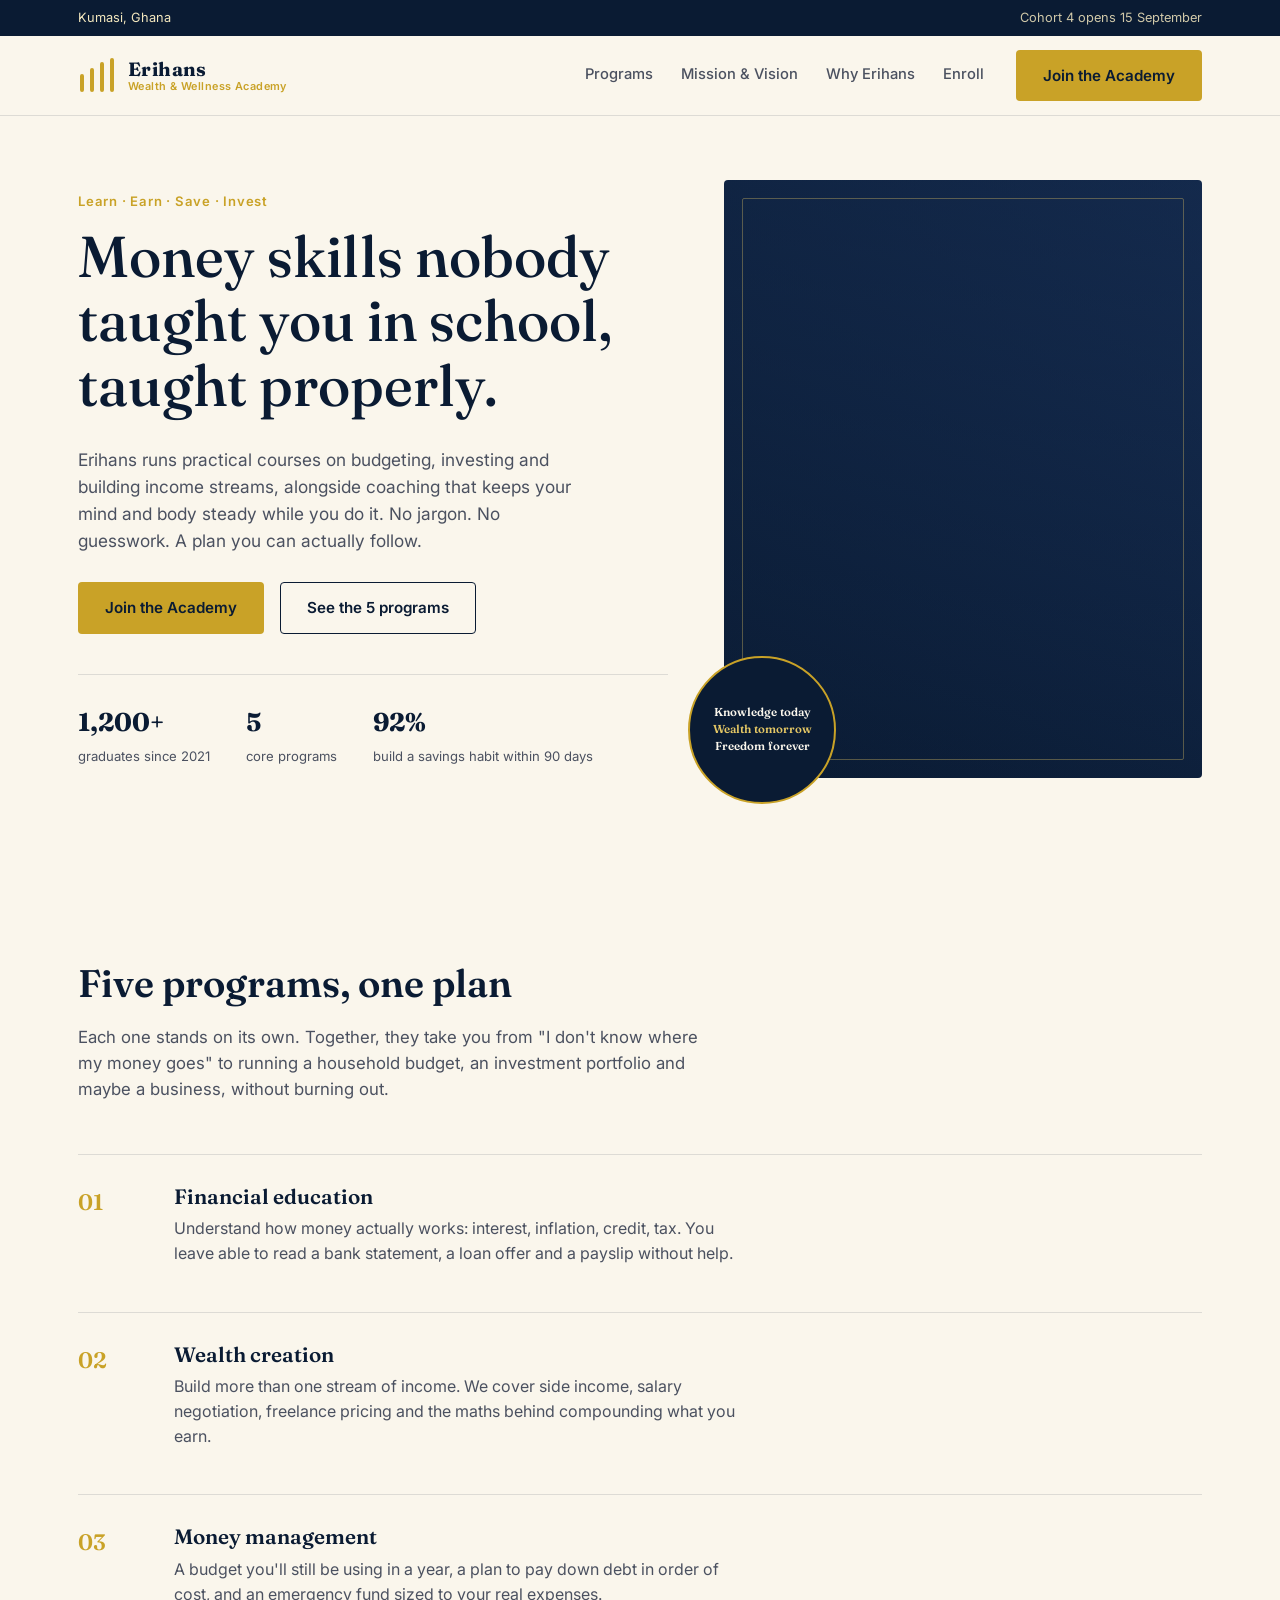
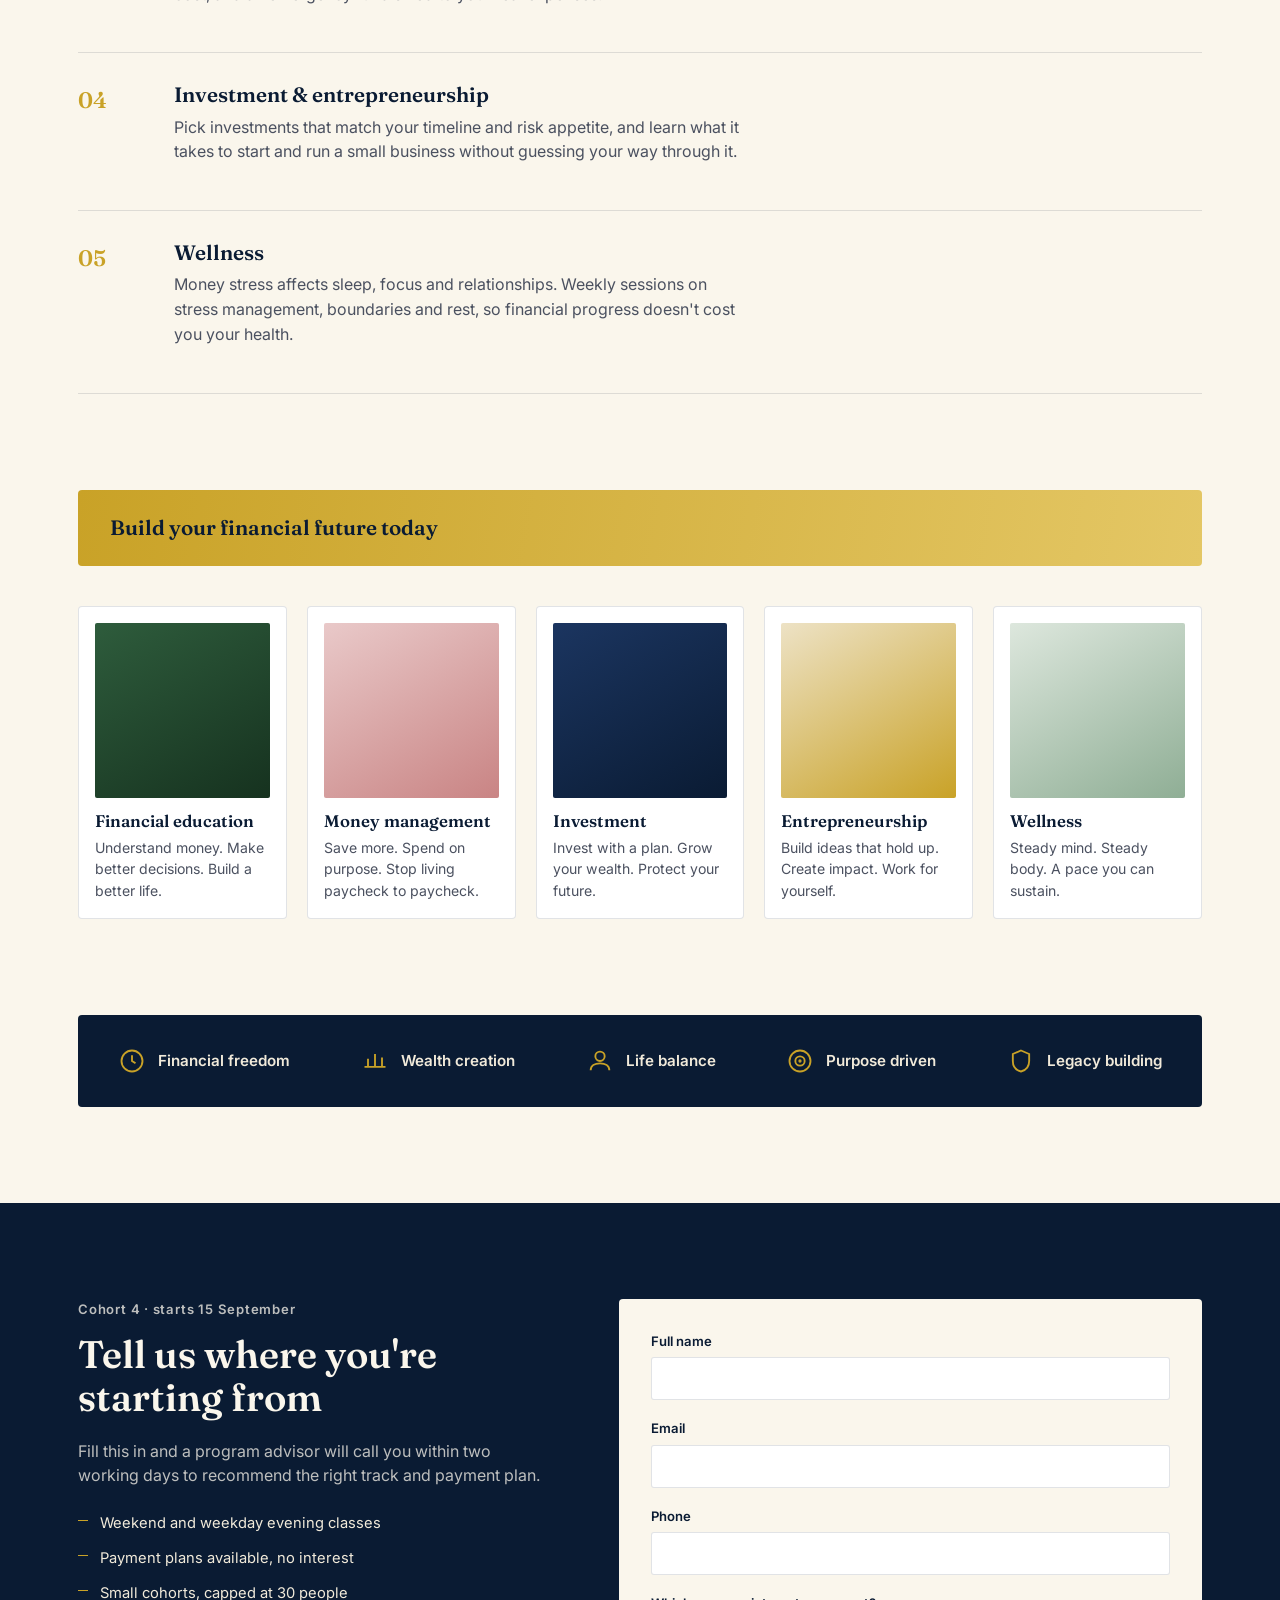
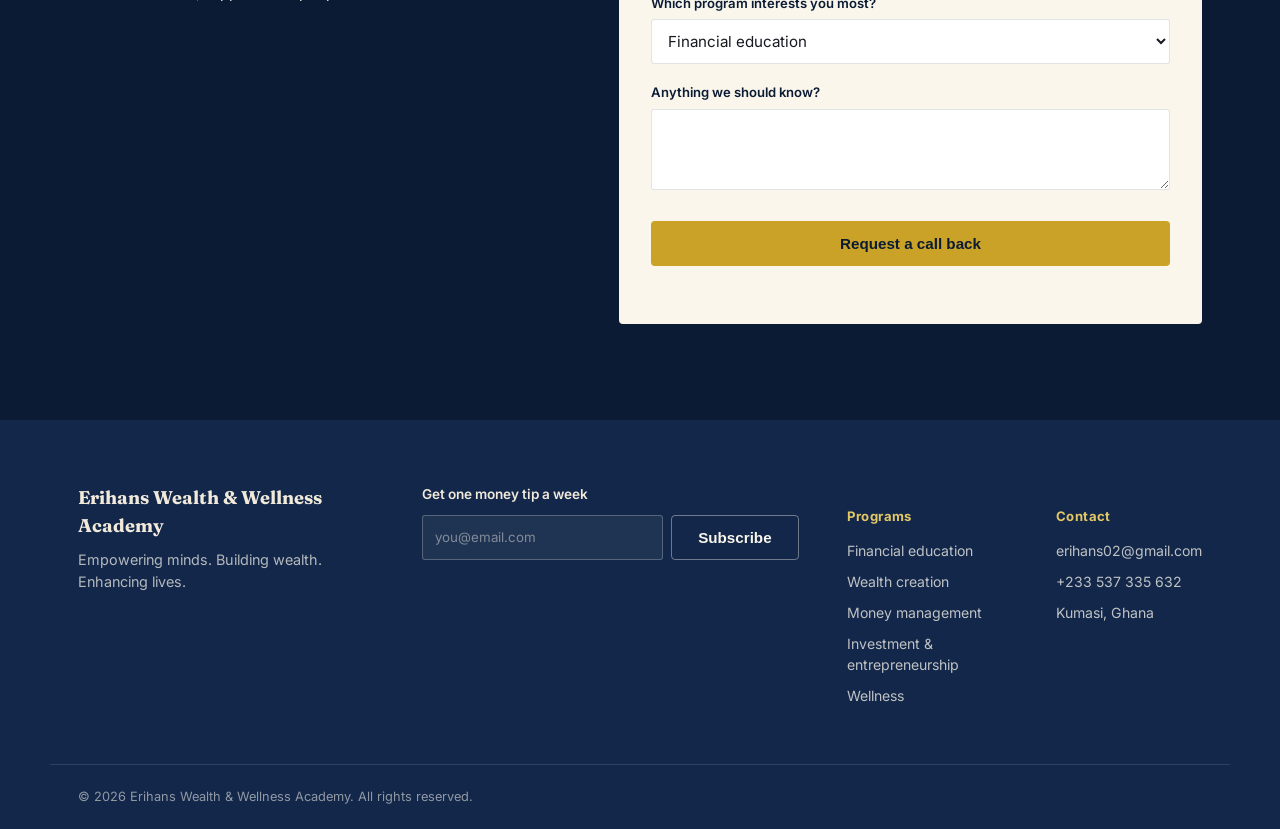
==== frontend/index.html @ dc945435 "landing page" ====
<!DOCTYPE html>
<html lang="en">
<head>
<meta charset="UTF-8">
<meta name="viewport" content="width=device-width, initial-scale=1.0">
<title>Erihans Wealth & Wellness Academy</title>
<meta name="description" content="Financial education, wealth creation and wellness coaching for people who want to take control of their money and their life.">
<link rel="preconnect" href="https://fonts.googleapis.com">
<link rel="preconnect" href="https://fonts.gstatic.com" crossorigin>
<link href="https://fonts.googleapis.com/css2?family=Fraunces:opsz,wght@9..144,400;9..144,500;9..144,600;9..144,700&family=Inter:wght@400;500;600;700&display=swap" rel="stylesheet">
<link rel="stylesheet" href="/frontend/css/styles.css">
</head>
<body>

<div class="topbar">
  <div class="wrap topbar-inner">
    <span>Kumasi, Ghana</span>
    <span class="topbar-divider">Cohort 4 opens 15 September</span>
  </div>
</div>

<header class="site-header">
  <div class="wrap header-inner">
    <a href="#top" class="brand">
      <span class="brand-mark" aria-hidden="true">
        <svg viewBox="0 0 40 40" width="40" height="40">
          <path d="M4 34 L4 20 M14 34 L14 14 M24 34 L24 8 M34 34 L34 4" stroke="#C9A227" stroke-width="4" stroke-linecap="round" fill="none"/>
        </svg>
      </span>
      <span class="brand-text">
        <strong>Erihans</strong>
        <em>Wealth &amp; Wellness Academy</em>
      </span>
    </a>
    <nav class="main-nav" id="main-nav">
      <a href="#programs">Programs</a>
      <a href="mission-vision.html">Mission &amp; Vision</a>
      <a href="#values">Why Erihans</a>
      <a href="#enroll">Enroll</a>
    </nav>
    <a href="#enroll" class="btn btn-gold header-cta">Join the Academy</a>
    <button class="nav-toggle" id="nav-toggle" aria-expanded="false" aria-controls="main-nav" aria-label="Toggle menu">
      <span></span><span></span><span></span>
    </button>
  </div>
</header>

<main id="top">

  <!-- HERO -->
  <section class="hero">
    <div class="wrap hero-inner">
      <div class="hero-copy">
        <p class="eyebrow">Learn · Earn · Save · Invest</p>
        <h1>Money skills nobody taught you in school, taught properly.</h1>
        <p class="hero-lede">Erihans runs practical courses on budgeting, investing and building income streams, alongside coaching that keeps your mind and body steady while you do it. No jargon. No guesswork. A plan you can actually follow.</p>
        <div class="hero-actions">
          <a href="#enroll" class="btn btn-gold">Join the Academy</a>
          <a href="#programs" class="btn btn-ghost">See the 5 programs</a>
        </div>
        <div class="hero-stats">
          <div><strong>1,200+</strong><span>graduates since 2021</span></div>
          <div><strong>5</strong><span>core programs</span></div>
          <div><strong>92%</strong><span>build a savings habit within 90 days</span></div>
        </div>
      </div>
      <div class="hero-visual">
        <div class="hero-photo" role="img" aria-label="Erihans facilitator standing confidently in an office setting"></div>
        <div class="hero-badge">
          <p>Knowledge today</p>
          <p>Wealth tomorrow</p>
          <p>Freedom forever</p>
        </div>
      </div>
    </div>
  </section>

  <!-- PROGRAMS -->
  <section id="programs" class="programs">
    <div class="wrap">
      <div class="section-head">
        <h2>Five programs, one plan</h2>
        <p>Each one stands on its own. Together, they take you from "I don't know where my money goes" to running a household budget, an investment portfolio and maybe a business, without burning out.</p>
      </div>

      <ol class="program-list">
        <li class="program-row">
          <span class="program-num">01</span>
          <div class="program-body">
            <h3>Financial education</h3>
            <p>Understand how money actually works: interest, inflation, credit, tax. You leave able to read a bank statement, a loan offer and a payslip without help.</p>
          </div>
        </li>
        <li class="program-row">
          <span class="program-num">02</span>
          <div class="program-body">
            <h3>Wealth creation</h3>
            <p>Build more than one stream of income. We cover side income, salary negotiation, freelance pricing and the maths behind compounding what you earn.</p>
          </div>
        </li>
        <li class="program-row">
          <span class="program-num">03</span>
          <div class="program-body">
            <h3>Money management</h3>
            <p>A budget you'll still be using in a year, a plan to pay down debt in order of cost, and an emergency fund sized to your real expenses.</p>
          </div>
        </li>
        <li class="program-row">
          <span class="program-num">04</span>
          <div class="program-body">
            <h3>Investment &amp; entrepreneurship</h3>
            <p>Pick investments that match your timeline and risk appetite, and learn what it takes to start and run a small business without guessing your way through it.</p>
          </div>
        </li>
        <li class="program-row">
          <span class="program-num">05</span>
          <div class="program-body">
            <h3>Wellness</h3>
            <p>Money stress affects sleep, focus and relationships. Weekly sessions on stress management, boundaries and rest, so financial progress doesn't cost you your health.</p>
          </div>
        </li>
      </ol>
    </div>
  </section>

  <!-- APPROACH / GALLERY -->
  <section id="approach" class="approach">
    <div class="wrap">
      <div class="banner-strip">
        <p class="banner-label">Build your financial future today</p>
      </div>
      <div class="approach-grid">
        <article class="approach-card">
          <div class="approach-img approach-img--education"></div>
          <h4>Financial education</h4>
          <p>Understand money. Make better decisions. Build a better life.</p>
        </article>
        <article class="approach-card">
          <div class="approach-img approach-img--money"></div>
          <h4>Money management</h4>
          <p>Save more. Spend on purpose. Stop living paycheck to paycheck.</p>
        </article>
        <article class="approach-card">
          <div class="approach-img approach-img--invest"></div>
          <h4>Investment</h4>
          <p>Invest with a plan. Grow your wealth. Protect your future.</p>
        </article>
        <article class="approach-card">
          <div class="approach-img approach-img--business"></div>
          <h4>Entrepreneurship</h4>
          <p>Build ideas that hold up. Create impact. Work for yourself.</p>
        </article>
        <article class="approach-card">
          <div class="approach-img approach-img--wellness"></div>
          <h4>Wellness</h4>
          <p>Steady mind. Steady body. A pace you can sustain.</p>
        </article>
      </div>
    </div>
  </section>

  <!-- VALUES -->
  <section id="values" class="values">
    <div class="wrap">
      <ul class="values-row">
        <li>
          <svg viewBox="0 0 24 24" width="28" height="28" fill="none" stroke="#C9A227" stroke-width="1.6"><circle cx="12" cy="12" r="9"/><path d="M12 7v5l3 2"/></svg>
          <span>Financial freedom</span>
        </li>
        <li>
          <svg viewBox="0 0 24 24" width="28" height="28" fill="none" stroke="#C9A227" stroke-width="1.6"><path d="M3 17h18M6 17V10M12 17V6M18 17v-8"/></svg>
          <span>Wealth creation</span>
        </li>
        <li>
          <svg viewBox="0 0 24 24" width="28" height="28" fill="none" stroke="#C9A227" stroke-width="1.6"><circle cx="12" cy="8" r="4"/><path d="M4 20c0-4 3.5-6 8-6s8 2 8 6"/></svg>
          <span>Life balance</span>
        </li>
        <li>
          <svg viewBox="0 0 24 24" width="28" height="28" fill="none" stroke="#C9A227" stroke-width="1.6"><circle cx="12" cy="12" r="9"/><circle cx="12" cy="12" r="4"/><circle cx="12" cy="12" r="0.6" fill="#C9A227"/></svg>
          <span>Purpose driven</span>
        </li>
        <li>
          <svg viewBox="0 0 24 24" width="28" height="28" fill="none" stroke="#C9A227" stroke-width="1.6"><path d="M12 3l7 3v6c0 5-3 8-7 9-4-1-7-4-7-9V6l7-3z"/></svg>
          <span>Legacy building</span>
        </li>
      </ul>
    </div>
  </section>

  <!-- ENROLL / CONTACT -->
  <section id="enroll" class="enroll">
    <div class="wrap enroll-inner">
      <div class="enroll-copy">
        <p class="eyebrow eyebrow--light">Cohort 4 · starts 15 September</p>
        <h2>Tell us where you're starting from</h2>
        <p>Fill this in and a program advisor will call you within two working days to recommend the right track and payment plan.</p>
        <ul class="enroll-points">
          <li>Weekend and weekday evening classes</li>
          <li>Payment plans available, no interest</li>
          <li>Small cohorts, capped at 30 people</li>
        </ul>
      </div>

      <form class="enroll-form" id="enroll-form" novalidate>
        <div class="form-row">
          <label for="name">Full name</label>
          <input type="text" id="name" name="name" required autocomplete="name">
        </div>
        <div class="form-row">
          <label for="email">Email</label>
          <input type="email" id="email" name="email" required autocomplete="email">
        </div>
        <div class="form-row">
          <label for="phone">Phone</label>
          <input type="tel" id="phone" name="phone" autocomplete="tel">
        </div>
        <div class="form-row">
          <label for="program">Which program interests you most?</label>
          <select id="program" name="program">
            <option value="financial_education">Financial education</option>
            <option value="wealth_creation">Wealth creation</option>
            <option value="money_management">Money management</option>
            <option value="investment_entrepreneurship">Investment &amp; entrepreneurship</option>
            <option value="wellness">Wellness</option>
            <option value="not_sure">Not sure yet</option>
          </select>
        </div>
        <div class="form-row">
          <label for="message">Anything we should know?</label>
          <textarea id="message" name="message" rows="3"></textarea>
        </div>
        <button type="submit" class="btn btn-gold btn-block" id="enroll-submit">Request a call back</button>
        <p class="form-status" id="form-status" role="status" aria-live="polite"></p>
      </form>
    </div>
  </section>

</main>

<footer class="site-footer">
  <div class="wrap footer-inner">
    <div class="footer-brand">
      <strong>Erihans Wealth &amp; Wellness Academy</strong>
      <p>Empowering minds. Building wealth. Enhancing lives.</p>
    </div>

    <div class="footer-newsletter">
      <label for="newsletter-email">Get one money tip a week</label>
      <form id="newsletter-form">
        <input type="email" id="newsletter-email" name="newsletter-email" placeholder="you@email.com" required>
        <button type="submit" class="btn btn-outline">Subscribe</button>
      </form>
      <p class="form-status" id="newsletter-status" role="status" aria-live="polite"></p>
    </div>

    <div class="footer-links">
      <div>
        <h5>Programs</h5>
        <a href="#programs">Financial education</a>
        <a href="#programs">Wealth creation</a>
        <a href="#programs">Money management</a>
        <a href="#programs">Investment &amp; entrepreneurship</a>
        <a href="#programs">Wellness</a>
      </div>
      <div>
        <h5>Contact</h5>
        <a href="mailto:erihans02@gmail.com">erihans02@gmail.com</a>
        <a href="tel:+233537335632">+233 537 335 632</a>
        <span>Kumasi, Ghana</span>
      </div>
    </div>
  </div>
  <div class="wrap footer-bottom">
    <span>&copy; <span id="year"></span> Erihans Wealth &amp; Wellness Academy. All rights reserved.</span>
  </div>
</footer>

<script src="/frontend/js/script.js"></script>
</body>
</html>
---- frontend/css/styles.css ----
/* ---------------------------------------------------
   Erihans Wealth & Wellness Academy
   Tokens
--------------------------------------------------- */
:root {
  --navy-900: #0A1B33;
  --navy-800: #12274A;
  --navy-700: #1B3560;
  --gold-500: #C9A227;
  --gold-300: #E4C765;
  --gold-100: #F3E7BE;
  --cream-50: #FAF6EC;
  --cream-100: #F1EADA;
  --ink-900: #171A21;
  --ink-600: #4B5160;
  --line: rgba(10, 27, 51, 0.12);
  --radius: 4px;

  --font-display: "Fraunces", Georgia, serif;
  --font-body: "Inter", -apple-system, BlinkMacSystemFont, "Segoe UI", sans-serif;

  --max-w: 1180px;
}

* { box-sizing: border-box; }
html { scroll-behavior: smooth; }

body {
  margin: 0;
  font-family: var(--font-body);
  color: var(--ink-900);
  background: var(--cream-50);
  line-height: 1.55;
  -webkit-font-smoothing: antialiased;
}

h1, h2, h3, h4 {
  font-family: var(--font-display);
  color: var(--navy-900);
  line-height: 1.12;
  margin: 0 0 0.5em;
  font-weight: 600;
}

h1 { font-size: clamp(2.4rem, 4.5vw, 3.6rem); font-weight: 500; }
h2 { font-size: clamp(1.9rem, 3vw, 2.5rem); }
h3 { font-size: 1.3rem; }
h4 { font-size: 1.05rem; margin-bottom: 0.35em; }

p { margin: 0 0 1em; color: var(--ink-600); max-width: 62ch; }

a { color: inherit; text-decoration: none; }

.wrap {
  max-width: var(--max-w);
  margin: 0 auto;
  padding: 0 28px;
}

img, svg { display: block; max-width: 100%; }

ul, ol { margin: 0; padding: 0; list-style: none; }

/* ---------------------------------------------------
   Buttons
--------------------------------------------------- */
.btn {
  display: inline-flex;
  align-items: center;
  justify-content: center;
  gap: 8px;
  padding: 13px 26px;
  border-radius: var(--radius);
  font-weight: 600;
  font-size: 0.95rem;
  border: 1px solid transparent;
  cursor: pointer;
  transition: transform 0.15s ease, background 0.15s ease, border-color 0.15s ease;
}
.btn:hover { transform: translateY(-1px); }

.btn-gold {
  background: var(--gold-500);
  color: var(--navy-900);
}
.btn-gold:hover { background: var(--gold-300); }

.btn-ghost {
  background: transparent;
  color: var(--navy-900);
  border-color: var(--navy-900);
}
.btn-ghost:hover { background: var(--navy-900); color: var(--cream-50); }

.btn-outline {
  background: transparent;
  color: var(--cream-50);
  border-color: rgba(250, 246, 236, 0.4);
}
.btn-outline:hover { border-color: var(--gold-300); color: var(--gold-300); }

.btn-block { width: 100%; margin-top: 6px; }

/* ---------------------------------------------------
   Topbar + Header
--------------------------------------------------- */
.topbar {
  background: var(--navy-900);
  color: var(--gold-100);
  font-size: 0.8rem;
}
.topbar-inner {
  display: flex;
  justify-content: space-between;
  padding: 8px 28px;
}
.topbar-divider { opacity: 0.85; }

.site-header {
  position: sticky;
  top: 0;
  z-index: 40;
  background: var(--cream-50);
  border-bottom: 1px solid var(--line);
}
.header-inner {
  display: flex;
  align-items: center;
  gap: 32px;
  padding-top: 14px;
  padding-bottom: 14px;
}
.brand {
  display: flex;
  align-items: center;
  gap: 10px;
  margin-right: auto;
}
.brand-text { display: flex; flex-direction: column; line-height: 1.15; }
.brand-text strong {
  font-family: var(--font-display);
  font-size: 1.2rem;
  color: var(--navy-900);
  letter-spacing: 0.02em;
}
.brand-text em {
  font-style: normal;
  font-size: 0.68rem;
  color: var(--gold-500);
  font-weight: 600;
  letter-spacing: 0.04em;
}

.main-nav { display: flex; gap: 28px; }
.main-nav a {
  font-size: 0.92rem;
  font-weight: 500;
  color: var(--ink-600);
  padding-bottom: 2px;
  border-bottom: 1px solid transparent;
}
.main-nav a:hover { color: var(--navy-900); border-color: var(--gold-500); }

.header-cta { flex-shrink: 0; }

.nav-toggle {
  display: none;
  flex-direction: column;
  gap: 4px;
  background: none;
  border: none;
  cursor: pointer;
  padding: 8px;
}
.nav-toggle span { width: 22px; height: 2px; background: var(--navy-900); }

/* ---------------------------------------------------
   Hero
--------------------------------------------------- */
.hero { padding: 64px 0 88px; overflow: hidden; }
.hero-inner {
  display: grid;
  grid-template-columns: 1.05fr 0.85fr;
  gap: 56px;
  align-items: center;
}

.eyebrow {
  font-size: 0.82rem;
  font-weight: 600;
  letter-spacing: 0.06em;
  color: var(--gold-500);
  margin-bottom: 14px;
}
.eyebrow--light { color: var(--gold-300); }

.hero-lede { font-size: 1.08rem; max-width: 46ch; }

.hero-actions { display: flex; gap: 16px; margin: 28px 0 40px; flex-wrap: wrap; }

.hero-stats {
  display: flex;
  gap: 36px;
  padding-top: 28px;
  border-top: 1px solid var(--line);
}
.hero-stats strong {
  display: block;
  font-family: var(--font-display);
  font-size: 1.6rem;
  color: var(--navy-900);
}
.hero-stats span { font-size: 0.82rem; color: var(--ink-600); }

.hero-visual { position: relative; }
.hero-photo {
  aspect-ratio: 4 / 5;
  border-radius: var(--radius);
  background:
    linear-gradient(155deg, rgba(10,27,51,0.55), rgba(10,27,51,0.15)),
    linear-gradient(200deg, var(--navy-700), var(--navy-900));
  position: relative;
}
.hero-photo::after {
  content: "";
  position: absolute;
  inset: 18px;
  border: 1px solid rgba(228, 199, 101, 0.35);
  border-radius: 2px;
}

.hero-badge {
  position: absolute;
  bottom: -26px;
  left: -36px;
  background: var(--navy-900);
  border: 2px solid var(--gold-500);
  border-radius: 50%;
  width: 148px;
  height: 148px;
  display: flex;
  flex-direction: column;
  align-items: center;
  justify-content: center;
  text-align: center;
  gap: 3px;
  padding: 12px;
}
.hero-badge p {
  color: var(--cream-50);
  font-family: var(--font-display);
  font-size: 0.72rem;
  font-weight: 600;
  margin: 0;
  line-height: 1.2;
}
.hero-badge p:nth-child(2) { color: var(--gold-300); }

/* ---------------------------------------------------
   Programs
--------------------------------------------------- */
.programs { padding: 96px 0; }
.section-head { max-width: 620px; margin-bottom: 52px; }
.section-head p { font-size: 1.05rem; }

.program-list { display: flex; flex-direction: column; }
.program-row {
  display: grid;
  grid-template-columns: 72px 1fr;
  gap: 24px;
  padding: 30px 0;
  border-top: 1px solid var(--line);
}
.program-row:last-child { border-bottom: 1px solid var(--line); }

.program-num {
  font-family: var(--font-display);
  font-size: 1.4rem;
  color: var(--gold-500);
  font-weight: 600;
}
.program-body h3 { margin-bottom: 8px; }
.program-body p { max-width: 58ch; }

/* ---------------------------------------------------
   Approach / gallery
--------------------------------------------------- */
.approach { padding: 0 0 96px; }

.banner-strip {
  background: linear-gradient(100deg, var(--gold-500), var(--gold-300));
  border-radius: var(--radius);
  padding: 22px 32px;
  margin-bottom: 40px;
}
.banner-label {
  margin: 0;
  font-family: var(--font-display);
  font-size: 1.3rem;
  color: var(--navy-900);
  font-weight: 600;
  max-width: none;
}

.approach-grid {
  display: grid;
  grid-template-columns: repeat(5, 1fr);
  gap: 20px;
}
.approach-card {
  background: #fff;
  border: 1px solid var(--line);
  border-radius: var(--radius);
  padding: 16px;
}
.approach-img {
  aspect-ratio: 1 / 1;
  border-radius: 2px;
  margin-bottom: 14px;
  background-size: cover;
  background-position: center;
}
.approach-img--education { background: linear-gradient(150deg, #2E5C3C, #16321F); }
.approach-img--money      { background: linear-gradient(150deg, #E9C9C9, #C98484); }
.approach-img--invest     { background: linear-gradient(150deg, #1B3560, #0A1B33); }
.approach-img--business   { background: linear-gradient(150deg, #EDE2C5, #C9A227); }
.approach-img--wellness   { background: linear-gradient(150deg, #DDE7DD, #8FAE95); }

.approach-card p { font-size: 0.88rem; margin: 0; }

/* ---------------------------------------------------
   Values row
--------------------------------------------------- */
.values { padding: 0 0 96px; }
.values-row {
  display: flex;
  justify-content: space-between;
  flex-wrap: wrap;
  gap: 24px;
  background: var(--navy-900);
  border-radius: var(--radius);
  padding: 32px 40px;
}
.values-row li {
  display: flex;
  align-items: center;
  gap: 12px;
  color: var(--cream-100);
  font-weight: 600;
  font-size: 0.95rem;
}

/* ---------------------------------------------------
   Enroll
--------------------------------------------------- */
.enroll {
  background: var(--navy-900);
  padding: 96px 0;
}
.enroll-inner {
  display: grid;
  grid-template-columns: 0.9fr 1.1fr;
  gap: 64px;
}
.enroll-copy h2, .enroll-copy p { color: var(--cream-50); }
.enroll-copy h2 { color: var(--cream-50); }
.enroll-copy p { color: rgba(250, 246, 236, 0.75); }

.enroll-points { margin-top: 24px; display: flex; flex-direction: column; gap: 12px; }
.enroll-points li {
  color: var(--cream-100);
  font-size: 0.92rem;
  padding-left: 22px;
  position: relative;
}
.enroll-points li::before {
  content: "";
  position: absolute;
  left: 0;
  top: 8px;
  width: 10px;
  height: 1px;
  background: var(--gold-500);
}

.enroll-form {
  background: var(--cream-50);
  border-radius: var(--radius);
  padding: 32px;
}
.form-row { margin-bottom: 18px; }
.form-row label {
  display: block;
  font-size: 0.82rem;
  font-weight: 600;
  color: var(--navy-900);
  margin-bottom: 6px;
}
.form-row input,
.form-row select,
.form-row textarea {
  width: 100%;
  padding: 11px 12px;
  border: 1px solid var(--line);
  border-radius: 3px;
  font-family: var(--font-body);
  font-size: 0.95rem;
  background: #fff;
  color: var(--ink-900);
}
.form-row input:focus,
.form-row select:focus,
.form-row textarea:focus {
  outline: 2px solid var(--gold-500);
  outline-offset: 1px;
}
.form-status { font-size: 0.85rem; min-height: 1.2em; margin: 10px 0 0; }
.form-status[data-state="ok"] { color: #2E7D4F; }
.form-status[data-state="error"] { color: #B3372C; }

/* ---------------------------------------------------
   Footer
--------------------------------------------------- */
.site-footer { background: var(--navy-800); color: var(--cream-100); padding-top: 64px; }
.footer-inner {
  display: grid;
  grid-template-columns: 1fr 1fr 1.2fr;
  gap: 48px;
  padding-bottom: 48px;
  border-bottom: 1px solid rgba(250, 246, 236, 0.12);
}
.footer-brand strong { font-family: var(--font-display); font-size: 1.15rem; }
.footer-brand p { color: rgba(250, 246, 236, 0.7); font-size: 0.9rem; margin-top: 8px; }

.footer-newsletter label { display: block; font-size: 0.85rem; margin-bottom: 10px; font-weight: 600; }
.footer-newsletter form { display: flex; gap: 8px; }
.footer-newsletter input {
  flex: 1;
  padding: 10px 12px;
  border-radius: 3px;
  border: 1px solid rgba(250, 246, 236, 0.25);
  background: rgba(250, 246, 236, 0.06);
  color: var(--cream-50);
  font-family: var(--font-body);
}
.footer-newsletter input::placeholder { color: rgba(250, 246, 236, 0.45); }

.footer-links { display: flex; gap: 48px; }
.footer-links h5 { font-size: 0.82rem; letter-spacing: 0.03em; color: var(--gold-300); margin-bottom: 14px; }
.footer-links a, .footer-links span {
  display: block;
  font-size: 0.88rem;
  color: rgba(250, 246, 236, 0.75);
  margin-bottom: 9px;
}
.footer-links a:hover { color: var(--gold-300); }

.footer-bottom {
  padding: 22px 28px;
  font-size: 0.8rem;
  color: rgba(250, 246, 236, 0.55);
}

/* ---------------------------------------------------
   Responsive
--------------------------------------------------- */
@media (max-width: 980px) {
  .hero-inner { grid-template-columns: 1fr; }
  .hero-visual { max-width: 380px; }
  .approach-grid { grid-template-columns: repeat(3, 1fr); }
  .enroll-inner { grid-template-columns: 1fr; }
  .footer-inner { grid-template-columns: 1fr 1fr; }
}

@media (max-width: 720px) {
  .header-cta { display: none; }
  .nav-toggle { display: flex; }
  .main-nav {
    display: none;
    position: absolute;
    top: 100%;
    left: 0;
    right: 0;
    background: var(--cream-50);
    border-bottom: 1px solid var(--line);
    flex-direction: column;
    padding: 8px 28px 20px;
    gap: 4px;
  }
  .main-nav.is-open { display: flex; }
  .main-nav a { padding: 10px 0; border-bottom: 1px solid var(--line); }
  .site-header { position: sticky; }
  .approach-grid { grid-template-columns: repeat(2, 1fr); }
  .values-row { justify-content: flex-start; }
  .footer-inner { grid-template-columns: 1fr; }
  .footer-links { flex-wrap: wrap; }
  .program-row { grid-template-columns: 1fr; }
}

/* ---------------------------------------------------
   Mission & Vision page
--------------------------------------------------- */
.mv-hero {
  padding: 72px 0 56px;
  border-bottom: 1px solid var(--line);
}
.mv-hero h1 { max-width: 14ch; }
.mv-hero .hero-lede { margin-top: 4px; }

.mv-block { padding: 72px 0; border-bottom: 1px solid var(--line); }
.mv-block--alt { background: var(--cream-100); }

.mv-block-inner {
  display: grid;
  grid-template-columns: 240px 1fr;
  gap: 48px;
}
.mv-block-label { display: flex; align-items: baseline; gap: 14px; }
.mv-num {
  font-family: var(--font-display);
  font-size: 1.1rem;
  color: var(--gold-500);
  font-weight: 600;
}
.mv-block-label h2 { margin: 0; font-size: 1.5rem; }

.mv-block-body { max-width: 68ch; }
.mv-statement {
  font-family: var(--font-display);
  font-size: 1.4rem;
  font-weight: 500;
  color: var(--navy-900);
  line-height: 1.4;
  max-width: 44ch;
}
.mv-block-body p { font-size: 1.02rem; }
.mv-block-body p:last-child { margin-bottom: 0; }

.mv-commitment {
  background: var(--navy-900);
  padding: 88px 0;
  text-align: center;
}
.mv-commitment-label {
  color: var(--gold-300);
  font-size: 0.85rem;
  font-weight: 600;
  letter-spacing: 0.06em;
  margin: 0 0 18px;
}
.mv-commitment-line {
  display: flex;
  justify-content: center;
  flex-wrap: wrap;
  gap: 18px;
  font-family: var(--font-display);
  font-size: clamp(1.6rem, 4vw, 2.6rem);
  color: var(--cream-50);
  margin: 0 auto 40px;
  max-width: none;
}
.mv-commitment-line span:not(:last-child)::after {
  content: "·";
  color: var(--gold-500);
  margin-left: 18px;
}

@media (max-width: 720px) {
  .mv-block-inner { grid-template-columns: 1fr; gap: 16px; }
  .mv-statement { font-size: 1.2rem; }
}

@media (prefers-reduced-motion: reduce) {
  * { scroll-behavior: auto !important; transition: none !important; }
}
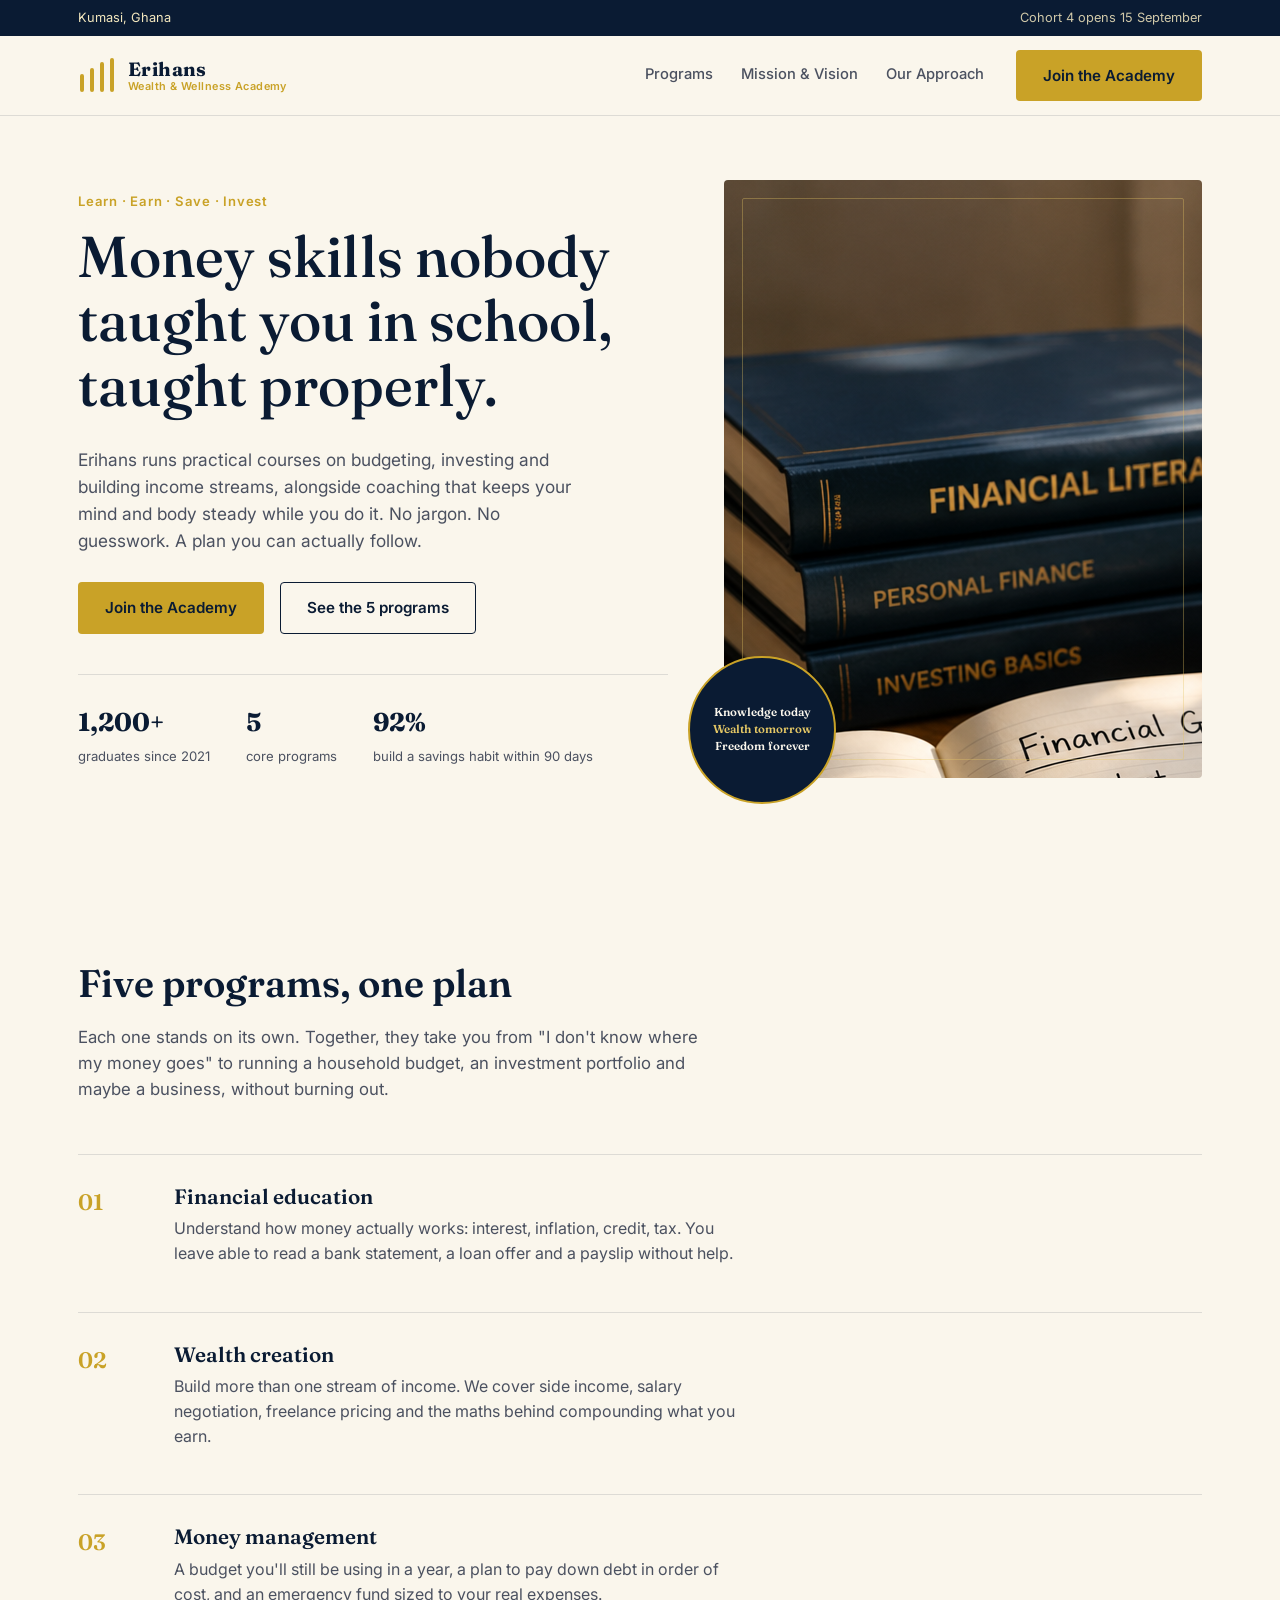
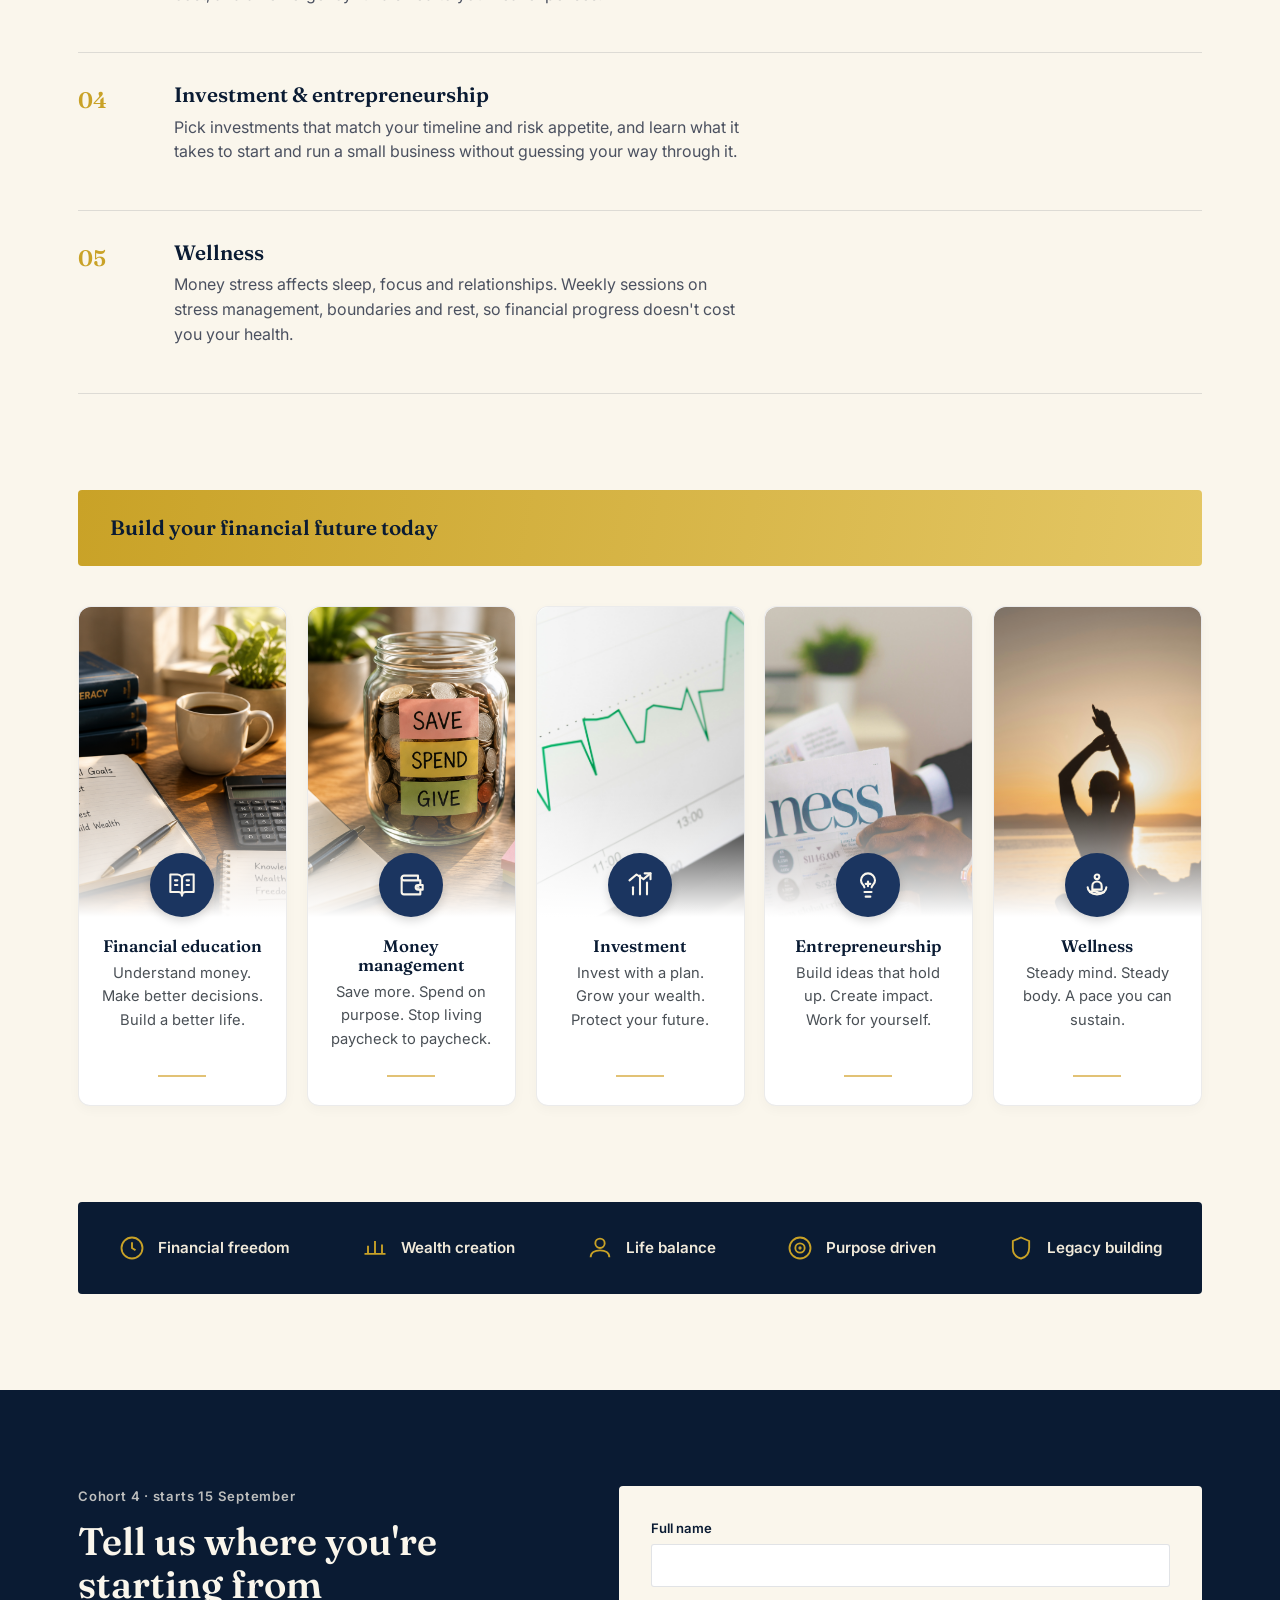
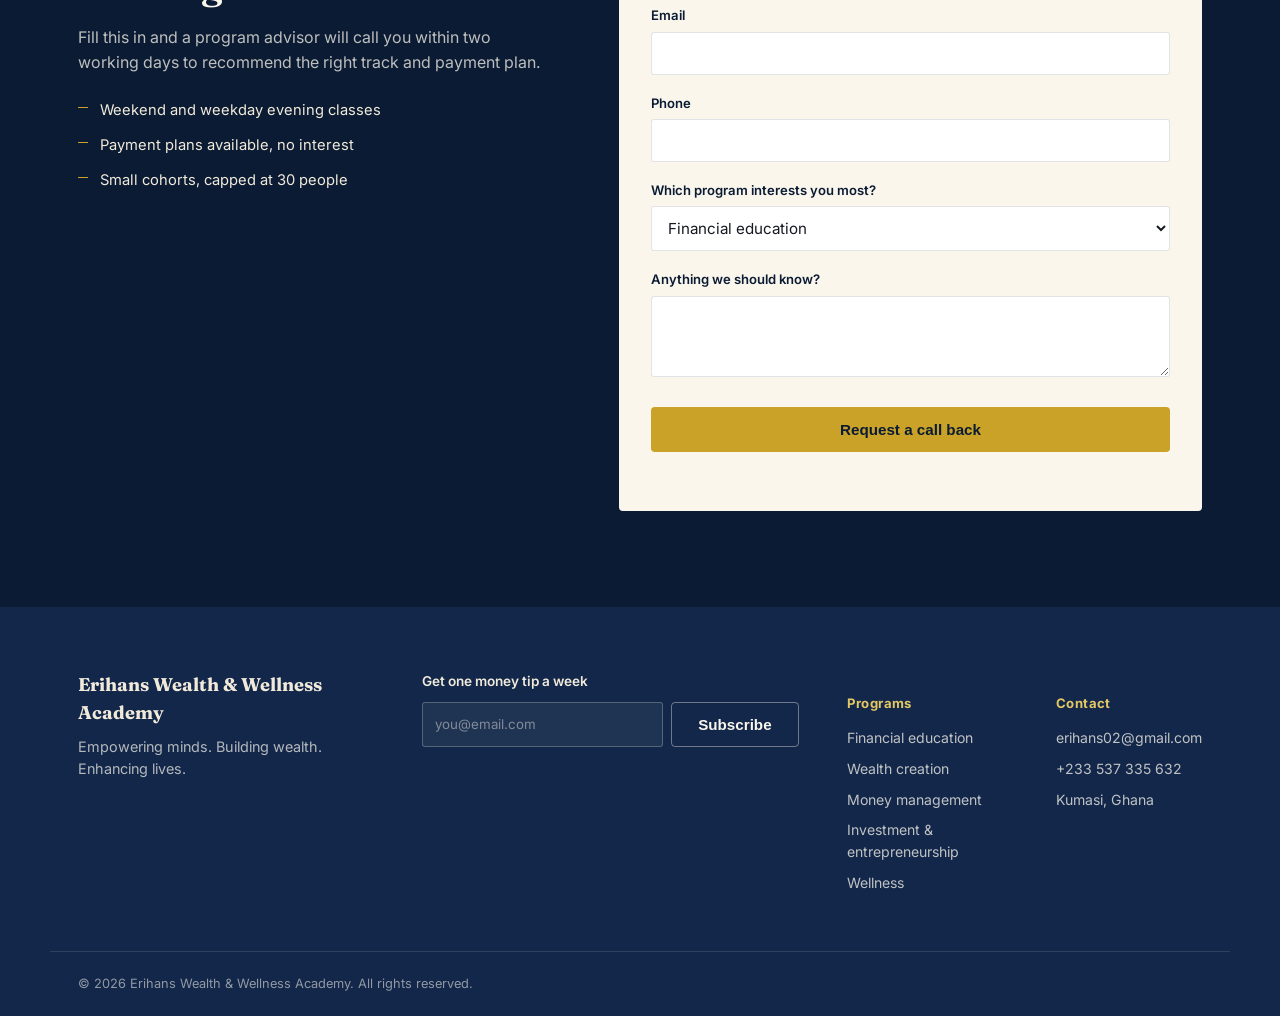
==== commit d132c8a1: "imgs added" ====
--- a/frontend/index.html
+++ b/frontend/index.html
@@ -1,280 +1,363 @@
 <!DOCTYPE html>
 <html lang="en">
+
 <head>
-<meta charset="UTF-8">
-<meta name="viewport" content="width=device-width, initial-scale=1.0">
-<title>Erihans Wealth & Wellness Academy</title>
-<meta name="description" content="Financial education, wealth creation and wellness coaching for people who want to take control of their money and their life.">
-<link rel="preconnect" href="https://fonts.googleapis.com">
-<link rel="preconnect" href="https://fonts.gstatic.com" crossorigin>
-<link href="https://fonts.googleapis.com/css2?family=Fraunces:opsz,wght@9..144,400;9..144,500;9..144,600;9..144,700&family=Inter:wght@400;500;600;700&display=swap" rel="stylesheet">
-<link rel="stylesheet" href="/frontend/css/styles.css">
+  <meta charset="UTF-8">
+  <meta name="viewport" content="width=device-width, initial-scale=1.0">
+  <title>Erihans Wealth & Wellness Academy</title>
+  <meta name="description"
+    content="Financial education, wealth creation and wellness coaching for people who want to take control of their money and their life.">
+  <link rel="preconnect" href="https://fonts.googleapis.com">
+  <link rel="preconnect" href="https://fonts.gstatic.com" crossorigin>
+  <link
+    href="https://fonts.googleapis.com/css2?family=Fraunces:opsz,wght@9..144,400;9..144,500;9..144,600;9..144,700&family=Inter:wght@400;500;600;700&display=swap"
+    rel="stylesheet">
+  <link rel="stylesheet" href="css/styles.css">
 </head>
+
 <body>
 
-<div class="topbar">
-  <div class="wrap topbar-inner">
-    <span>Kumasi, Ghana</span>
-    <span class="topbar-divider">Cohort 4 opens 15 September</span>
-  </div>
-</div>
-
-<header class="site-header">
-  <div class="wrap header-inner">
-    <a href="#top" class="brand">
-      <span class="brand-mark" aria-hidden="true">
-        <svg viewBox="0 0 40 40" width="40" height="40">
-          <path d="M4 34 L4 20 M14 34 L14 14 M24 34 L24 8 M34 34 L34 4" stroke="#C9A227" stroke-width="4" stroke-linecap="round" fill="none"/>
-        </svg>
-      </span>
-      <span class="brand-text">
-        <strong>Erihans</strong>
-        <em>Wealth &amp; Wellness Academy</em>
-      </span>
-    </a>
-    <nav class="main-nav" id="main-nav">
-      <a href="#programs">Programs</a>
-      <a href="mission-vision.html">Mission &amp; Vision</a>
-      <a href="#values">Why Erihans</a>
-      <a href="#enroll">Enroll</a>
-    </nav>
-    <a href="#enroll" class="btn btn-gold header-cta">Join the Academy</a>
-    <button class="nav-toggle" id="nav-toggle" aria-expanded="false" aria-controls="main-nav" aria-label="Toggle menu">
-      <span></span><span></span><span></span>
-    </button>
-  </div>
-</header>
-
-<main id="top">
-
-  <!-- HERO -->
-  <section class="hero">
-    <div class="wrap hero-inner">
-      <div class="hero-copy">
-        <p class="eyebrow">Learn · Earn · Save · Invest</p>
-        <h1>Money skills nobody taught you in school, taught properly.</h1>
-        <p class="hero-lede">Erihans runs practical courses on budgeting, investing and building income streams, alongside coaching that keeps your mind and body steady while you do it. No jargon. No guesswork. A plan you can actually follow.</p>
-        <div class="hero-actions">
-          <a href="#enroll" class="btn btn-gold">Join the Academy</a>
-          <a href="#programs" class="btn btn-ghost">See the 5 programs</a>
-        </div>
-        <div class="hero-stats">
-          <div><strong>1,200+</strong><span>graduates since 2021</span></div>
-          <div><strong>5</strong><span>core programs</span></div>
-          <div><strong>92%</strong><span>build a savings habit within 90 days</span></div>
-        </div>
-      </div>
-      <div class="hero-visual">
-        <div class="hero-photo" role="img" aria-label="Erihans facilitator standing confidently in an office setting"></div>
-        <div class="hero-badge">
-          <p>Knowledge today</p>
-          <p>Wealth tomorrow</p>
-          <p>Freedom forever</p>
-        </div>
-      </div>
-    </div>
-  </section>
-
-  <!-- PROGRAMS -->
-  <section id="programs" class="programs">
-    <div class="wrap">
-      <div class="section-head">
-        <h2>Five programs, one plan</h2>
-        <p>Each one stands on its own. Together, they take you from "I don't know where my money goes" to running a household budget, an investment portfolio and maybe a business, without burning out.</p>
-      </div>
-
-      <ol class="program-list">
-        <li class="program-row">
-          <span class="program-num">01</span>
-          <div class="program-body">
-            <h3>Financial education</h3>
-            <p>Understand how money actually works: interest, inflation, credit, tax. You leave able to read a bank statement, a loan offer and a payslip without help.</p>
-          </div>
-        </li>
-        <li class="program-row">
-          <span class="program-num">02</span>
-          <div class="program-body">
-            <h3>Wealth creation</h3>
-            <p>Build more than one stream of income. We cover side income, salary negotiation, freelance pricing and the maths behind compounding what you earn.</p>
-          </div>
-        </li>
-        <li class="program-row">
-          <span class="program-num">03</span>
-          <div class="program-body">
-            <h3>Money management</h3>
-            <p>A budget you'll still be using in a year, a plan to pay down debt in order of cost, and an emergency fund sized to your real expenses.</p>
-          </div>
-        </li>
-        <li class="program-row">
-          <span class="program-num">04</span>
-          <div class="program-body">
-            <h3>Investment &amp; entrepreneurship</h3>
-            <p>Pick investments that match your timeline and risk appetite, and learn what it takes to start and run a small business without guessing your way through it.</p>
-          </div>
-        </li>
-        <li class="program-row">
-          <span class="program-num">05</span>
-          <div class="program-body">
-            <h3>Wellness</h3>
-            <p>Money stress affects sleep, focus and relationships. Weekly sessions on stress management, boundaries and rest, so financial progress doesn't cost you your health.</p>
-          </div>
-        </li>
-      </ol>
-    </div>
-  </section>
-
-  <!-- APPROACH / GALLERY -->
-  <section id="approach" class="approach">
-    <div class="wrap">
-      <div class="banner-strip">
-        <p class="banner-label">Build your financial future today</p>
-      </div>
-      <div class="approach-grid">
-        <article class="approach-card">
-          <div class="approach-img approach-img--education"></div>
-          <h4>Financial education</h4>
-          <p>Understand money. Make better decisions. Build a better life.</p>
-        </article>
-        <article class="approach-card">
-          <div class="approach-img approach-img--money"></div>
-          <h4>Money management</h4>
-          <p>Save more. Spend on purpose. Stop living paycheck to paycheck.</p>
-        </article>
-        <article class="approach-card">
-          <div class="approach-img approach-img--invest"></div>
-          <h4>Investment</h4>
-          <p>Invest with a plan. Grow your wealth. Protect your future.</p>
-        </article>
-        <article class="approach-card">
-          <div class="approach-img approach-img--business"></div>
-          <h4>Entrepreneurship</h4>
-          <p>Build ideas that hold up. Create impact. Work for yourself.</p>
-        </article>
-        <article class="approach-card">
-          <div class="approach-img approach-img--wellness"></div>
-          <h4>Wellness</h4>
-          <p>Steady mind. Steady body. A pace you can sustain.</p>
-        </article>
-      </div>
-    </div>
-  </section>
-
-  <!-- VALUES -->
-  <section id="values" class="values">
-    <div class="wrap">
-      <ul class="values-row">
-        <li>
-          <svg viewBox="0 0 24 24" width="28" height="28" fill="none" stroke="#C9A227" stroke-width="1.6"><circle cx="12" cy="12" r="9"/><path d="M12 7v5l3 2"/></svg>
-          <span>Financial freedom</span>
-        </li>
-        <li>
-          <svg viewBox="0 0 24 24" width="28" height="28" fill="none" stroke="#C9A227" stroke-width="1.6"><path d="M3 17h18M6 17V10M12 17V6M18 17v-8"/></svg>
-          <span>Wealth creation</span>
-        </li>
-        <li>
-          <svg viewBox="0 0 24 24" width="28" height="28" fill="none" stroke="#C9A227" stroke-width="1.6"><circle cx="12" cy="8" r="4"/><path d="M4 20c0-4 3.5-6 8-6s8 2 8 6"/></svg>
-          <span>Life balance</span>
-        </li>
-        <li>
-          <svg viewBox="0 0 24 24" width="28" height="28" fill="none" stroke="#C9A227" stroke-width="1.6"><circle cx="12" cy="12" r="9"/><circle cx="12" cy="12" r="4"/><circle cx="12" cy="12" r="0.6" fill="#C9A227"/></svg>
-          <span>Purpose driven</span>
-        </li>
-        <li>
-          <svg viewBox="0 0 24 24" width="28" height="28" fill="none" stroke="#C9A227" stroke-width="1.6"><path d="M12 3l7 3v6c0 5-3 8-7 9-4-1-7-4-7-9V6l7-3z"/></svg>
-          <span>Legacy building</span>
-        </li>
-      </ul>
-    </div>
-  </section>
-
-  <!-- ENROLL / CONTACT -->
-  <section id="enroll" class="enroll">
-    <div class="wrap enroll-inner">
-      <div class="enroll-copy">
-        <p class="eyebrow eyebrow--light">Cohort 4 · starts 15 September</p>
-        <h2>Tell us where you're starting from</h2>
-        <p>Fill this in and a program advisor will call you within two working days to recommend the right track and payment plan.</p>
-        <ul class="enroll-points">
-          <li>Weekend and weekday evening classes</li>
-          <li>Payment plans available, no interest</li>
-          <li>Small cohorts, capped at 30 people</li>
-        </ul>
-      </div>
-
-      <form class="enroll-form" id="enroll-form" novalidate>
-        <div class="form-row">
-          <label for="name">Full name</label>
-          <input type="text" id="name" name="name" required autocomplete="name">
-        </div>
-        <div class="form-row">
-          <label for="email">Email</label>
-          <input type="email" id="email" name="email" required autocomplete="email">
-        </div>
-        <div class="form-row">
-          <label for="phone">Phone</label>
-          <input type="tel" id="phone" name="phone" autocomplete="tel">
-        </div>
-        <div class="form-row">
-          <label for="program">Which program interests you most?</label>
-          <select id="program" name="program">
-            <option value="financial_education">Financial education</option>
-            <option value="wealth_creation">Wealth creation</option>
-            <option value="money_management">Money management</option>
-            <option value="investment_entrepreneurship">Investment &amp; entrepreneurship</option>
-            <option value="wellness">Wellness</option>
-            <option value="not_sure">Not sure yet</option>
-          </select>
-        </div>
-        <div class="form-row">
-          <label for="message">Anything we should know?</label>
-          <textarea id="message" name="message" rows="3"></textarea>
-        </div>
-        <button type="submit" class="btn btn-gold btn-block" id="enroll-submit">Request a call back</button>
-        <p class="form-status" id="form-status" role="status" aria-live="polite"></p>
-      </form>
-    </div>
-  </section>
-
-</main>
-
-<footer class="site-footer">
-  <div class="wrap footer-inner">
-    <div class="footer-brand">
-      <strong>Erihans Wealth &amp; Wellness Academy</strong>
-      <p>Empowering minds. Building wealth. Enhancing lives.</p>
-    </div>
-
-    <div class="footer-newsletter">
-      <label for="newsletter-email">Get one money tip a week</label>
-      <form id="newsletter-form">
-        <input type="email" id="newsletter-email" name="newsletter-email" placeholder="you@email.com" required>
-        <button type="submit" class="btn btn-outline">Subscribe</button>
-      </form>
-      <p class="form-status" id="newsletter-status" role="status" aria-live="polite"></p>
-    </div>
-
-    <div class="footer-links">
-      <div>
-        <h5>Programs</h5>
-        <a href="#programs">Financial education</a>
-        <a href="#programs">Wealth creation</a>
-        <a href="#programs">Money management</a>
-        <a href="#programs">Investment &amp; entrepreneurship</a>
-        <a href="#programs">Wellness</a>
-      </div>
-      <div>
-        <h5>Contact</h5>
-        <a href="mailto:erihans02@gmail.com">erihans02@gmail.com</a>
-        <a href="tel:+233537335632">+233 537 335 632</a>
-        <span>Kumasi, Ghana</span>
-      </div>
+  <div class="topbar">
+    <div class="wrap topbar-inner">
+      <span>Kumasi, Ghana</span>
+      <span class="topbar-divider">Cohort 4 opens 15 September</span>
     </div>
   </div>
-  <div class="wrap footer-bottom">
-    <span>&copy; <span id="year"></span> Erihans Wealth &amp; Wellness Academy. All rights reserved.</span>
-  </div>
-</footer>
-
-<script src="/frontend/js/script.js"></script>
+
+  <header class="site-header">
+    <div class="wrap header-inner">
+      <a href="#top" class="brand">
+        <span class="brand-mark" aria-hidden="true">
+          <svg viewBox="0 0 40 40" width="40" height="40">
+            <path d="M4 34 L4 20 M14 34 L14 14 M24 34 L24 8 M34 34 L34 4" stroke="#C9A227" stroke-width="4"
+              stroke-linecap="round" fill="none" />
+          </svg>
+        </span>
+        <span class="brand-text">
+          <strong>Erihans</strong>
+          <em>Wealth &amp; Wellness Academy</em>
+        </span>
+      </a>
+      <nav class="main-nav" id="main-nav">
+        <a href="#programs">Programs</a>
+        <a href="mission-vision.html">Mission &amp; Vision</a>
+        <a href="#approach">Our Approach</a>
+        <!-- <a href="#enroll">Enroll</a> -->
+      </nav>
+      <a href="#enroll" class="btn btn-gold header-cta">Join the Academy</a>
+      <button class="nav-toggle" id="nav-toggle" aria-expanded="false" aria-controls="main-nav"
+        aria-label="Toggle menu">
+        <span></span><span></span><span></span>
+      </button>
+    </div>
+  </header>
+
+  <main id="top">
+
+    <!-- HERO -->
+    <section class="hero">
+      <div class="wrap hero-inner">
+        <div class="hero-copy">
+          <p class="eyebrow">Learn · Earn · Save · Invest</p>
+          <h1>Money skills nobody taught you in school, taught properly.</h1>
+          <p class="hero-lede">Erihans runs practical courses on budgeting, investing and building income streams,
+            alongside coaching that keeps your mind and body steady while you do it. No jargon. No guesswork. A plan you
+            can actually follow.</p>
+          <div class="hero-actions">
+            <a href="#enroll" class="btn btn-gold">Join the Academy</a>
+            <a href="#programs" class="btn btn-ghost">See the 5 programs</a>
+          </div>
+          <div class="hero-stats">
+            <div><strong>1,200+</strong><span>graduates since 2021</span></div>
+            <div><strong>5</strong><span>core programs</span></div>
+            <div><strong>92%</strong><span>build a savings habit within 90 days</span></div>
+          </div>
+        </div>
+        <div class="hero-visual">
+          <div class="hero-photo" role="img" aria-label="Erihans facilitator standing confidently in an office setting">
+          </div>
+          <div class="hero-badge">
+            <p>Knowledge today</p>
+            <p>Wealth tomorrow</p>
+            <p>Freedom forever</p>
+          </div>
+        </div>
+      </div>
+    </section>
+
+    <!-- PROGRAMS -->
+    <section id="programs" class="programs">
+      <div class="wrap">
+        <div class="section-head">
+          <h2>Five programs, one plan</h2>
+          <p>Each one stands on its own. Together, they take you from "I don't know where my money goes" to running a
+            household budget, an investment portfolio and maybe a business, without burning out.</p>
+        </div>
+
+        <ol class="program-list">
+          <li class="program-row">
+            <span class="program-num">01</span>
+            <div class="program-body">
+              <h3>Financial education</h3>
+              <p>Understand how money actually works: interest, inflation, credit, tax. You leave able to read a bank
+                statement, a loan offer and a payslip without help.</p>
+            </div>
+          </li>
+          <li class="program-row">
+            <span class="program-num">02</span>
+            <div class="program-body">
+              <h3>Wealth creation</h3>
+              <p>Build more than one stream of income. We cover side income, salary negotiation, freelance pricing and
+                the maths behind compounding what you earn.</p>
+            </div>
+          </li>
+          <li class="program-row">
+            <span class="program-num">03</span>
+            <div class="program-body">
+              <h3>Money management</h3>
+              <p>A budget you'll still be using in a year, a plan to pay down debt in order of cost, and an emergency
+                fund sized to your real expenses.</p>
+            </div>
+          </li>
+          <li class="program-row">
+            <span class="program-num">04</span>
+            <div class="program-body">
+              <h3>Investment &amp; entrepreneurship</h3>
+              <p>Pick investments that match your timeline and risk appetite, and learn what it takes to start and run a
+                small business without guessing your way through it.</p>
+            </div>
+          </li>
+          <li class="program-row">
+            <span class="program-num">05</span>
+            <div class="program-body">
+              <h3>Wellness</h3>
+              <p>Money stress affects sleep, focus and relationships. Weekly sessions on stress management, boundaries
+                and rest, so financial progress doesn't cost you your health.</p>
+            </div>
+          </li>
+        </ol>
+      </div>
+    </section>
+
+    <!-- APPROACH / GALLERY -->
+    <section id="approach" class="approach">
+      <div class="wrap">
+        <div class="banner-strip">
+          <p class="banner-label">Build your financial future today</p>
+        </div>
+        <div class="approach-grid">
+          <article class="approach-card">
+            <div class="approach-img approach-img--education"></div>
+            <div class="approach-icon approach-icon--education">
+              <svg viewBox="0 0 24 24" fill="none" stroke="currentColor" stroke-width="1.8" stroke-linecap="round"
+                stroke-linejoin="round">
+                <path d="M2 3h6a4 4 0 0 1 4 4v14a3 3 0 0 0-3-3H2z"></path>
+                <path d="M22 3h-6a4 4 0 0 0-4 4v14a3 3 0 0 1 3-3h7z"></path>
+                <line x1="6" y1="8" x2="8" y2="8"></line>
+                <line x1="6" y1="12" x2="8" y2="12"></line>
+                <line x1="16" y1="8" x2="18" y2="8"></line>
+                <line x1="16" y1="12" x2="18" y2="12"></line>
+              </svg>
+            </div>
+            <h4>Financial education</h4>
+            <p>Understand money. Make better decisions. Build a better life.</p>
+          </article>
+          <article class="approach-card">
+            <div class="approach-img approach-img--money"></div>
+            <div class="approach-icon approach-icon--money">
+              <svg viewBox="0 0 24 24" fill="none" stroke="currentColor" stroke-width="1.8" stroke-linecap="round"
+                stroke-linejoin="round">
+                <path d="M20 12V8H6a2 2 0 0 1-2-2c0-1.1.9-2 2-2h12v4"></path>
+                <path d="M4 6v12c0 1.1.9 2 2 2h14v-4"></path>
+                <path d="M18 12a2 2 0 0 0-2 2c0 1.1.9 2 2 2h4v-4h-4z"></path>
+                <circle cx="18" cy="14" r="0.5" fill="currentColor"></circle>
+              </svg>
+            </div>
+            <h4>Money management</h4>
+            <p>Save more. Spend on purpose. Stop living paycheck to paycheck.</p>
+          </article>
+          <article class="approach-card">
+            <div class="approach-img approach-img--invest"></div>
+            <div class="approach-icon approach-icon--invest">
+              <svg viewBox="0 0 24 24" fill="none" stroke="currentColor" stroke-width="1.8" stroke-linecap="round"
+                stroke-linejoin="round">
+                <line x1="18" y1="20" x2="18" y2="10"></line>
+                <line x1="12" y1="20" x2="12" y2="4"></line>
+                <line x1="6" y1="20" x2="6" y2="14"></line>
+                <polyline points="3 8 9 3 15 7 21 2"></polyline>
+                <polyline points="16 2 21 2 21 7"></polyline>
+              </svg>
+            </div>
+            <h4>Investment</h4>
+            <p>Invest with a plan. Grow your wealth. Protect your future.</p>
+          </article>
+          <article class="approach-card">
+            <div class="approach-img approach-img--business"></div>
+            <div class="approach-icon approach-icon--business">
+              <svg viewBox="0 0 24 24" fill="none" stroke="currentColor" stroke-width="1.8" stroke-linecap="round"
+                stroke-linejoin="round">
+                <path d="M9 18h6"></path>
+                <path d="M10 22h4"></path>
+                <path
+                  d="M15.09 14c.18-.98.65-1.74 1.41-2.5A4.65 4.65 0 0 0 18 8 6 6 0 0 0 6 8c0 1 .23 2.23 1.5 3.5A4.61 4.61 0 0 1 8.91 14">
+                </path>
+                <line x1="12" y1="9" x2="12" y2="13"></line>
+                <line x1="10" y1="11" x2="14" y2="11"></line>
+              </svg>
+            </div>
+            <h4>Entrepreneurship</h4>
+            <p>Build ideas that hold up. Create impact. Work for yourself.</p>
+          </article>
+          <article class="approach-card">
+            <div class="approach-img approach-img--wellness"></div>
+            <div class="approach-icon approach-icon--wellness">
+              <svg viewBox="0 0 24 24" fill="none" stroke="currentColor" stroke-width="1.8" stroke-linecap="round"
+                stroke-linejoin="round">
+                <circle cx="12" cy="5" r="2"></circle>
+                <path d="M12 9a4 4 0 0 0-4 4v3h8v-3a4 4 0 0 0-4-4z"></path>
+                <path d="M6 18c2-1 4-1 6 0s4 1 6 0"></path>
+                <path d="M4 14c0 3 3 6 8 6s8-3 8-6"></path>
+              </svg>
+            </div>
+            <h4>Wellness</h4>
+            <p>Steady mind. Steady body. A pace you can sustain.</p>
+          </article>
+        </div>
+      </div>
+    </section>
+
+    <!-- VALUES -->
+    <section id="values" class="values">
+      <div class="wrap">
+        <ul class="values-row">
+          <li>
+            <svg viewBox="0 0 24 24" width="28" height="28" fill="none" stroke="#C9A227" stroke-width="1.6">
+              <circle cx="12" cy="12" r="9" />
+              <path d="M12 7v5l3 2" />
+            </svg>
+            <span>Financial freedom</span>
+          </li>
+          <li>
+            <svg viewBox="0 0 24 24" width="28" height="28" fill="none" stroke="#C9A227" stroke-width="1.6">
+              <path d="M3 17h18M6 17V10M12 17V6M18 17v-8" />
+            </svg>
+            <span>Wealth creation</span>
+          </li>
+          <li>
+            <svg viewBox="0 0 24 24" width="28" height="28" fill="none" stroke="#C9A227" stroke-width="1.6">
+              <circle cx="12" cy="8" r="4" />
+              <path d="M4 20c0-4 3.5-6 8-6s8 2 8 6" />
+            </svg>
+            <span>Life balance</span>
+          </li>
+          <li>
+            <svg viewBox="0 0 24 24" width="28" height="28" fill="none" stroke="#C9A227" stroke-width="1.6">
+              <circle cx="12" cy="12" r="9" />
+              <circle cx="12" cy="12" r="4" />
+              <circle cx="12" cy="12" r="0.6" fill="#C9A227" />
+            </svg>
+            <span>Purpose driven</span>
+          </li>
+          <li>
+            <svg viewBox="0 0 24 24" width="28" height="28" fill="none" stroke="#C9A227" stroke-width="1.6">
+              <path d="M12 3l7 3v6c0 5-3 8-7 9-4-1-7-4-7-9V6l7-3z" />
+            </svg>
+            <span>Legacy building</span>
+          </li>
+        </ul>
+      </div>
+    </section>
+
+    <!-- ENROLL / CONTACT -->
+    <section id="enroll" class="enroll">
+      <div class="wrap enroll-inner">
+        <div class="enroll-copy">
+          <p class="eyebrow eyebrow--light">Cohort 4 · starts 15 September</p>
+          <h2>Tell us where you're starting from</h2>
+          <p>Fill this in and a program advisor will call you within two working days to recommend the right track and
+            payment plan.</p>
+          <ul class="enroll-points">
+            <li>Weekend and weekday evening classes</li>
+            <li>Payment plans available, no interest</li>
+            <li>Small cohorts, capped at 30 people</li>
+          </ul>
+        </div>
+
+        <form class="enroll-form" id="enroll-form" novalidate>
+          <div class="form-row">
+            <label for="name">Full name</label>
+            <input type="text" id="name" name="name" required autocomplete="name">
+          </div>
+          <div class="form-row">
+            <label for="email">Email</label>
+            <input type="email" id="email" name="email" required autocomplete="email">
+          </div>
+          <div class="form-row">
+            <label for="phone">Phone</label>
+            <input type="tel" id="phone" name="phone" autocomplete="tel">
+          </div>
+          <div class="form-row">
+            <label for="program">Which program interests you most?</label>
+            <select id="program" name="program">
+              <option value="financial_education">Financial education</option>
+              <option value="wealth_creation">Wealth creation</option>
+              <option value="money_management">Money management</option>
+              <option value="investment_entrepreneurship">Investment &amp; entrepreneurship</option>
+              <option value="wellness">Wellness</option>
+              <option value="not_sure">Not sure yet</option>
+            </select>
+          </div>
+          <div class="form-row">
+            <label for="message">Anything we should know?</label>
+            <textarea id="message" name="message" rows="3"></textarea>
+          </div>
+          <button type="submit" class="btn btn-gold btn-block" id="enroll-submit">Request a call back</button>
+          <p class="form-status" id="form-status" role="status" aria-live="polite"></p>
+        </form>
+      </div>
+    </section>
+
+  </main>
+
+  <footer class="site-footer">
+    <div class="wrap footer-inner">
+      <div class="footer-brand">
+        <strong>Erihans Wealth &amp; Wellness Academy</strong>
+        <p>Empowering minds. Building wealth. Enhancing lives.</p>
+      </div>
+
+      <div class="footer-newsletter">
+        <label for="newsletter-email">Get one money tip a week</label>
+        <form id="newsletter-form">
+          <input type="email" id="newsletter-email" name="newsletter-email" placeholder="you@email.com" required>
+          <button type="submit" class="btn btn-outline">Subscribe</button>
+        </form>
+        <p class="form-status" id="newsletter-status" role="status" aria-live="polite"></p>
+      </div>
+
+      <div class="footer-links">
+        <div>
+          <h5>Programs</h5>
+          <a href="#programs">Financial education</a>
+          <a href="#programs">Wealth creation</a>
+          <a href="#programs">Money management</a>
+          <a href="#programs">Investment &amp; entrepreneurship</a>
+          <a href="#programs">Wellness</a>
+        </div>
+        <div>
+          <h5>Contact</h5>
+          <a href="mailto:erihans02@gmail.com">erihans02@gmail.com</a>
+          <a href="tel:+233537335632">+233 537 335 632</a>
+          <span>Kumasi, Ghana</span>
+        </div>
+      </div>
+    </div>
+    <div class="wrap footer-bottom">
+      <span>&copy; <span id="year"></span> Erihans Wealth &amp; Wellness Academy. All rights reserved.</span>
+    </div>
+  </footer>
+
+  <script src="js/script.js"></script>
 </body>
-</html>
+
+</html>
--- a/frontend/css/styles.css
+++ b/frontend/css/styles.css
@@ -216,9 +216,10 @@
 .hero-photo {
   aspect-ratio: 4 / 5;
   border-radius: var(--radius);
-  background:
+  background: url("/frontend/assets/finance.png");
+  /* background:
     linear-gradient(155deg, rgba(10,27,51,0.55), rgba(10,27,51,0.15)),
-    linear-gradient(200deg, var(--navy-700), var(--navy-900));
+    linear-gradient(200deg, var(--navy-700), var(--navy-900)); */
   position: relative;
 }
 .hero-photo::after {
@@ -306,27 +307,140 @@
   display: grid;
   grid-template-columns: repeat(5, 1fr);
   gap: 20px;
+  align-items: stretch;
 }
 .approach-card {
-  background: #fff;
-  border: 1px solid var(--line);
-  border-radius: var(--radius);
-  padding: 16px;
+  background: #ffffff;
+  border: 1px solid rgba(0, 0, 0, 0.08);
+  border-radius: 12px;
+  padding: 0 20px 28px;
+  display: flex;
+  flex-direction: column;
+  align-items: center;
+  text-align: center;
+  box-shadow: 0 4px 12px rgba(0, 0, 0, 0.03);
+  transition: transform 0.3s cubic-bezier(0.16, 1, 0.3, 1), 
+              box-shadow 0.3s cubic-bezier(0.16, 1, 0.3, 1);
+  will-change: transform, box-shadow;
 }
 .approach-img {
-  aspect-ratio: 1 / 1;
-  border-radius: 2px;
-  margin-bottom: 14px;
+  width: calc(100% + 40px);
+  margin-left: -20px;
+  margin-right: -20px;
+  aspect-ratio: 1 / 1.5;
+  border-top-left-radius: 12px;
+  border-top-right-radius: 12px;
   background-size: cover;
   background-position: center;
-}
-.approach-img--education { background: linear-gradient(150deg, #2E5C3C, #16321F); }
-.approach-img--money      { background: linear-gradient(150deg, #E9C9C9, #C98484); }
-.approach-img--invest     { background: linear-gradient(150deg, #1B3560, #0A1B33); }
-.approach-img--business   { background: linear-gradient(150deg, #EDE2C5, #C9A227); }
-.approach-img--wellness   { background: linear-gradient(150deg, #DDE7DD, #8FAE95); }
-
-.approach-card p { font-size: 0.88rem; margin: 0; }
+  position: relative;
+  margin-bottom: -32px;
+  
+}
+
+.approach-img::after {
+  content: "";
+  position: absolute;
+  inset: 0;
+  background: linear-gradient(
+    to bottom,
+    rgba(255, 255, 255, 0) 60%,
+    rgba(255, 255, 255, 1) 100%
+  );
+}
+
+.approach-icon {
+  position: relative;
+  z-index: 10;
+  width: 64px;
+  height: 64px;
+  border-radius: 50%;
+  display: flex;
+  align-items: center;
+  justify-content: center;
+  margin: -32px auto 20px auto;
+  box-shadow: 0 4px 10px rgba(0, 0, 0, 0.15);
+  transition: transform 0.3s cubic-bezier(0.16, 1, 0.3, 1), 
+              box-shadow 0.3s cubic-bezier(0.16, 1, 0.3, 1);
+  background: var(--navy-700);
+}
+
+.approach-img--education { background: url("/frontend/assets/finance.png") center/cover no-repeat, linear-gradient(150deg, #2E5C3C, #16321F); }
+.approach-img--money      { background: url("/frontend/assets/money.png") center/cover no-repeat, linear-gradient(150deg, #E9C9C9, #C98484); }
+.approach-img--invest     { background: url("/frontend/assets/invest.jpg") center/cover no-repeat, linear-gradient(150deg, #1B3560, #0A1B33); }
+.approach-img--business   { background: url("/frontend/assets/business.jpg") center/cover no-repeat, linear-gradient(150deg, #EDE2C5, #C9A227); }
+.approach-img--wellness   { background: url("/frontend/assets/wellness.jpg") center/cover no-repeat, linear-gradient(150deg, #DDE7DD, #8FAE95); }
+
+
+/* .approach-card p { font-size: 0.88rem; margin: 0; } */
+
+.approach-icon svg{
+  width: 28px;
+  height: 28px;
+  stroke: var(--cream-50);
+  color: var(--navy-800);
+  filter: none;
+}
+.approach-icon img {
+  width: calc(100% + 40px);
+  margin-left: -20px;
+  margin-right: -20px;
+  aspect-ratio: 1 / 1.5;
+  border-top-left-radius: 12px;
+  border-top-right-radius: 12px;
+  background-size: cover;
+  background-position: center;
+  position: relative;
+  transition: transform 0.4s cubic-bezier(0.16, 1, 0.3, 1);
+}
+
+/* Card Content Typography */
+.approach-card h3 {
+  font-family: var(--font-display);
+  font-size: 1.4rem;
+  color: var(--navy-900);
+  line-height: 1.25;
+  margin: 0 0 16px;
+  font-weight: 600;
+}
+
+.approach-card p {
+  font-family: var(--font-body);
+  font-size: 0.92rem;
+  color: #4A5056;
+  line-height: 1.6;
+  margin: 0 0 24px;
+}
+
+/* Gold Bottom Accent Line */
+.approach-card::after {
+  content: "";
+  display: block;
+  width: 48px;
+  height: 1.5px;
+  background-color: #E2C275;
+  margin-top: auto;
+}
+
+/* ---------------------------------------------------
+   Hover States
+--------------------------------------------------- */
+
+/* Lift the card up and add a deeper shadow */
+.approach-card:hover {
+  transform: translateY(-8px);
+  box-shadow: 0 16px 32px rgba(10, 27, 51, 0.12);
+}
+
+/* Scale up the image background slightly */
+.approach-card:hover .approach-img {
+  transform: scale(1.03);
+}
+
+/* Slightly lift and enlarge the icon badge */
+.approach-card:hover .approach-icon {
+  transform: scale(1.08) translateY(-2px);
+  box-shadow: 0 8px 18px rgba(0, 0, 0, 0.22);
+}
 
 /* ---------------------------------------------------
    Values row
